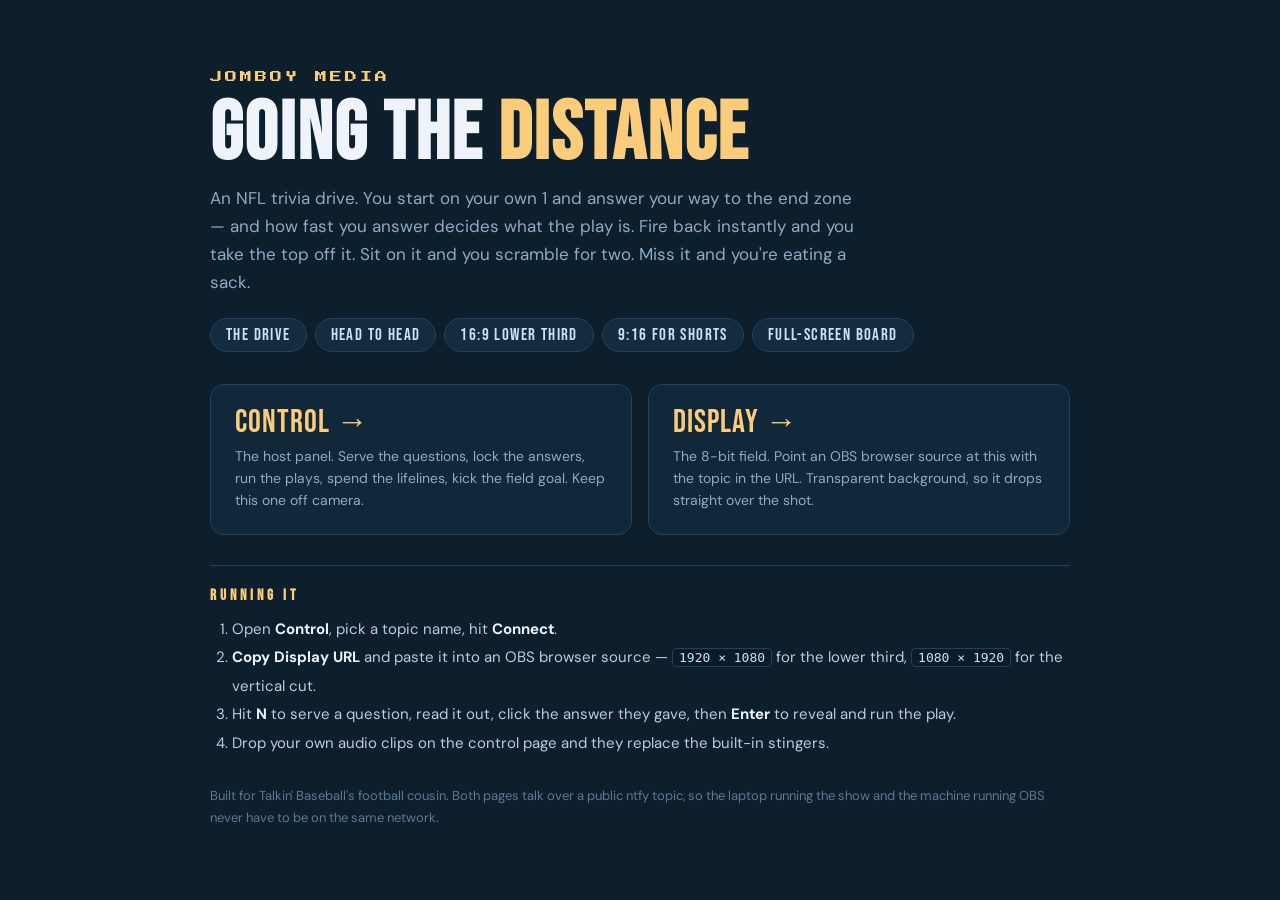
==== index.html @ 6a3847d5 "Going the Distance — NFL trivia drive game Control + display pair for a Jomboy Media NFL trivia show" ====
<!DOCTYPE html>
<html lang="en">
<head>
<meta charset="UTF-8">
<meta name="viewport" content="width=device-width, initial-scale=1">
<title>Going the Distance — Jomboy Media</title>
<style>
  @import url('https://fonts.googleapis.com/css2?family=Bebas+Neue&family=DM+Sans:wght@400;500;700&family=Press+Start+2P&display=swap');
  *{ margin:0; padding:0; box-sizing:border-box; }
  body{ font-family:'DM Sans',-apple-system,Arial,sans-serif; background:#0d1f2d; color:#eef4fa;
        min-height:100vh; display:flex; align-items:center; justify-content:center; padding:40px 20px; }
  .wrap{ max-width:860px; width:100%; }
  .k{ font-family:'Press Start 2P',monospace; font-size:12px; letter-spacing:3px; color:#fbcc7a; }
  h1{ font-family:'Bebas Neue',sans-serif; font-size:82px; letter-spacing:2px; line-height:.92; margin:14px 0 12px; }
  h1 span{ color:#fbcc7a; }
  p.lede{ color:#8fabc4; font-size:17px; line-height:1.65; max-width:650px; }
  .cards{ display:grid; grid-template-columns:1fr 1fr; gap:16px; margin:32px 0 24px; }
  @media(max-width:680px){ .cards{ grid-template-columns:1fr; } h1{ font-size:56px; } }
  a.card{ display:block; text-decoration:none; color:inherit; padding:22px 24px;
          background:#11273a; border:1px solid #22415c; border-radius:14px;
          transition:border-color 140ms ease, transform 80ms ease; }
  a.card:hover{ border-color:#fbcc7a; transform:translateY(-2px); }
  a.card .t{ font-family:'Bebas Neue',sans-serif; font-size:32px; letter-spacing:1px; color:#fbcc7a; line-height:1; }
  a.card .d{ font-size:14px; color:#8fabc4; margin-top:7px; line-height:1.55; }
  .games{ display:flex; flex-wrap:wrap; gap:8px; margin:22px 0 4px; }
  .games span{ font-family:'Bebas Neue',sans-serif; font-size:17px; letter-spacing:1.4px;
               background:#132c40; border:1px solid #22415c; border-radius:20px; padding:6px 15px; color:#cfe0ef; }
  h2{ font-family:'Bebas Neue',sans-serif; font-size:15px; letter-spacing:4px; color:#fbcc7a;
      margin:30px 0 10px; padding-top:20px; border-top:1px solid #22415c; }
  ol{ color:#b8cddd; font-size:15px; line-height:1.9; padding-left:22px; }
  ol b{ color:#eef4fa; }
  code{ font-family:'DM Mono',monospace; font-size:13px; background:#0a1c2a; border:1px solid #22415c;
        border-radius:4px; padding:1px 6px; color:#cfe0ef; }
  .foot{ margin-top:28px; font-size:13px; color:#5d7891; line-height:1.7; }
</style>
</head>
<body>
<div class="wrap">
  <div class="k">JOMBOY MEDIA</div>
  <h1>GOING THE <span>DISTANCE</span></h1>
  <p class="lede">
    An NFL trivia drive. You start on your own 1 and answer your way to the end zone — and how
    fast you answer decides what the play is. Fire back instantly and you take the top off it.
    Sit on it and you scramble for two. Miss it and you're eating a sack.
  </p>

  <div class="games">
    <span>The Drive</span><span>Head to Head</span><span>16:9 Lower Third</span>
    <span>9:16 for Shorts</span><span>Full-screen Board</span>
  </div>

  <div class="cards">
    <a class="card" href="control.html">
      <div class="t">CONTROL →</div>
      <div class="d">The host panel. Serve the questions, lock the answers, run the plays,
        spend the lifelines, kick the field goal. Keep this one off camera.</div>
    </a>
    <a class="card" href="display.html">
      <div class="t">DISPLAY →</div>
      <div class="d">The 8-bit field. Point an OBS browser source at this with the topic in the
        URL. Transparent background, so it drops straight over the shot.</div>
    </a>
  </div>

  <h2>RUNNING IT</h2>
  <ol>
    <li>Open <b>Control</b>, pick a topic name, hit <b>Connect</b>.</li>
    <li><b>Copy Display URL</b> and paste it into an OBS browser source —
      <code>1920 × 1080</code> for the lower third, <code>1080 × 1920</code> for the vertical cut.</li>
    <li>Hit <b>N</b> to serve a question, read it out, click the answer they gave,
      then <b>Enter</b> to reveal and run the play.</li>
    <li>Drop your own audio clips on the control page and they replace the built-in stingers.</li>
  </ol>

  <div class="foot">
    Built for Talkin' Baseball's football cousin. Both pages talk over a public ntfy topic, so the
    laptop running the show and the machine running OBS never have to be on the same network.
  </div>
</div>
</body>
</html>
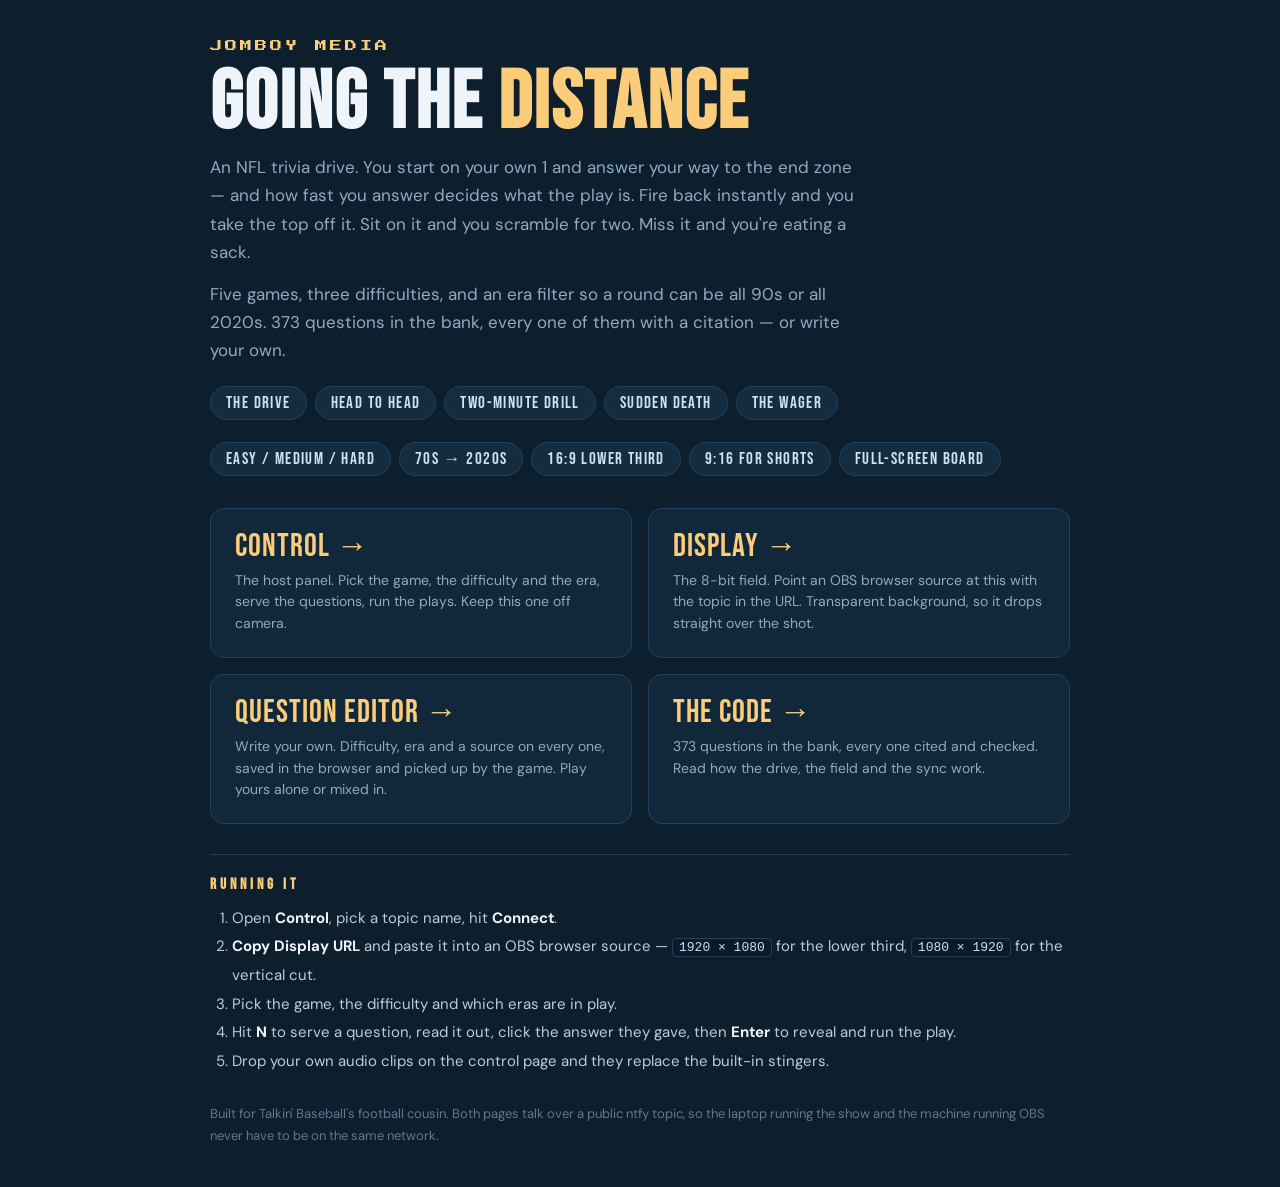
==== commit 4bdc65d6: "Difficulty and era filters, three more games, and a question editor The bank goes from 99 to 373, ev" ====
--- a/index.html
+++ b/index.html
@@ -43,22 +43,40 @@
     fast you answer decides what the play is. Fire back instantly and you take the top off it.
     Sit on it and you scramble for two. Miss it and you're eating a sack.
   </p>
+  <p class="lede" style="margin-top:14px">
+    Five games, three difficulties, and an era filter so a round can be all 90s or all
+    2020s. 373 questions in the bank, every one of them with a citation — or write your own.
+  </p>
 
   <div class="games">
-    <span>The Drive</span><span>Head to Head</span><span>16:9 Lower Third</span>
+    <span>The Drive</span><span>Head to Head</span><span>Two-Minute Drill</span>
+    <span>Sudden Death</span><span>The Wager</span>
+  </div>
+  <div class="games">
+    <span>Easy / Medium / Hard</span><span>70s → 2020s</span><span>16:9 Lower Third</span>
     <span>9:16 for Shorts</span><span>Full-screen Board</span>
   </div>
 
   <div class="cards">
     <a class="card" href="control.html">
       <div class="t">CONTROL →</div>
-      <div class="d">The host panel. Serve the questions, lock the answers, run the plays,
-        spend the lifelines, kick the field goal. Keep this one off camera.</div>
+      <div class="d">The host panel. Pick the game, the difficulty and the era, serve the
+        questions, run the plays. Keep this one off camera.</div>
     </a>
     <a class="card" href="display.html">
       <div class="t">DISPLAY →</div>
       <div class="d">The 8-bit field. Point an OBS browser source at this with the topic in the
         URL. Transparent background, so it drops straight over the shot.</div>
+    </a>
+    <a class="card" href="editor.html">
+      <div class="t">QUESTION EDITOR →</div>
+      <div class="d">Write your own. Difficulty, era and a source on every one, saved in the
+        browser and picked up by the game. Play yours alone or mixed in.</div>
+    </a>
+    <a class="card" href="https://github.com/RobSJomboy/GoingTheDistance_NFL">
+      <div class="t">THE CODE →</div>
+      <div class="d">373 questions in the bank, every one cited and checked. Read how the
+        drive, the field and the sync work.</div>
     </a>
   </div>
 
@@ -67,6 +85,7 @@
     <li>Open <b>Control</b>, pick a topic name, hit <b>Connect</b>.</li>
     <li><b>Copy Display URL</b> and paste it into an OBS browser source —
       <code>1920 × 1080</code> for the lower third, <code>1080 × 1920</code> for the vertical cut.</li>
+    <li>Pick the game, the difficulty and which eras are in play.</li>
     <li>Hit <b>N</b> to serve a question, read it out, click the answer they gave,
       then <b>Enter</b> to reveal and run the play.</li>
     <li>Drop your own audio clips on the control page and they replace the built-in stingers.</li>
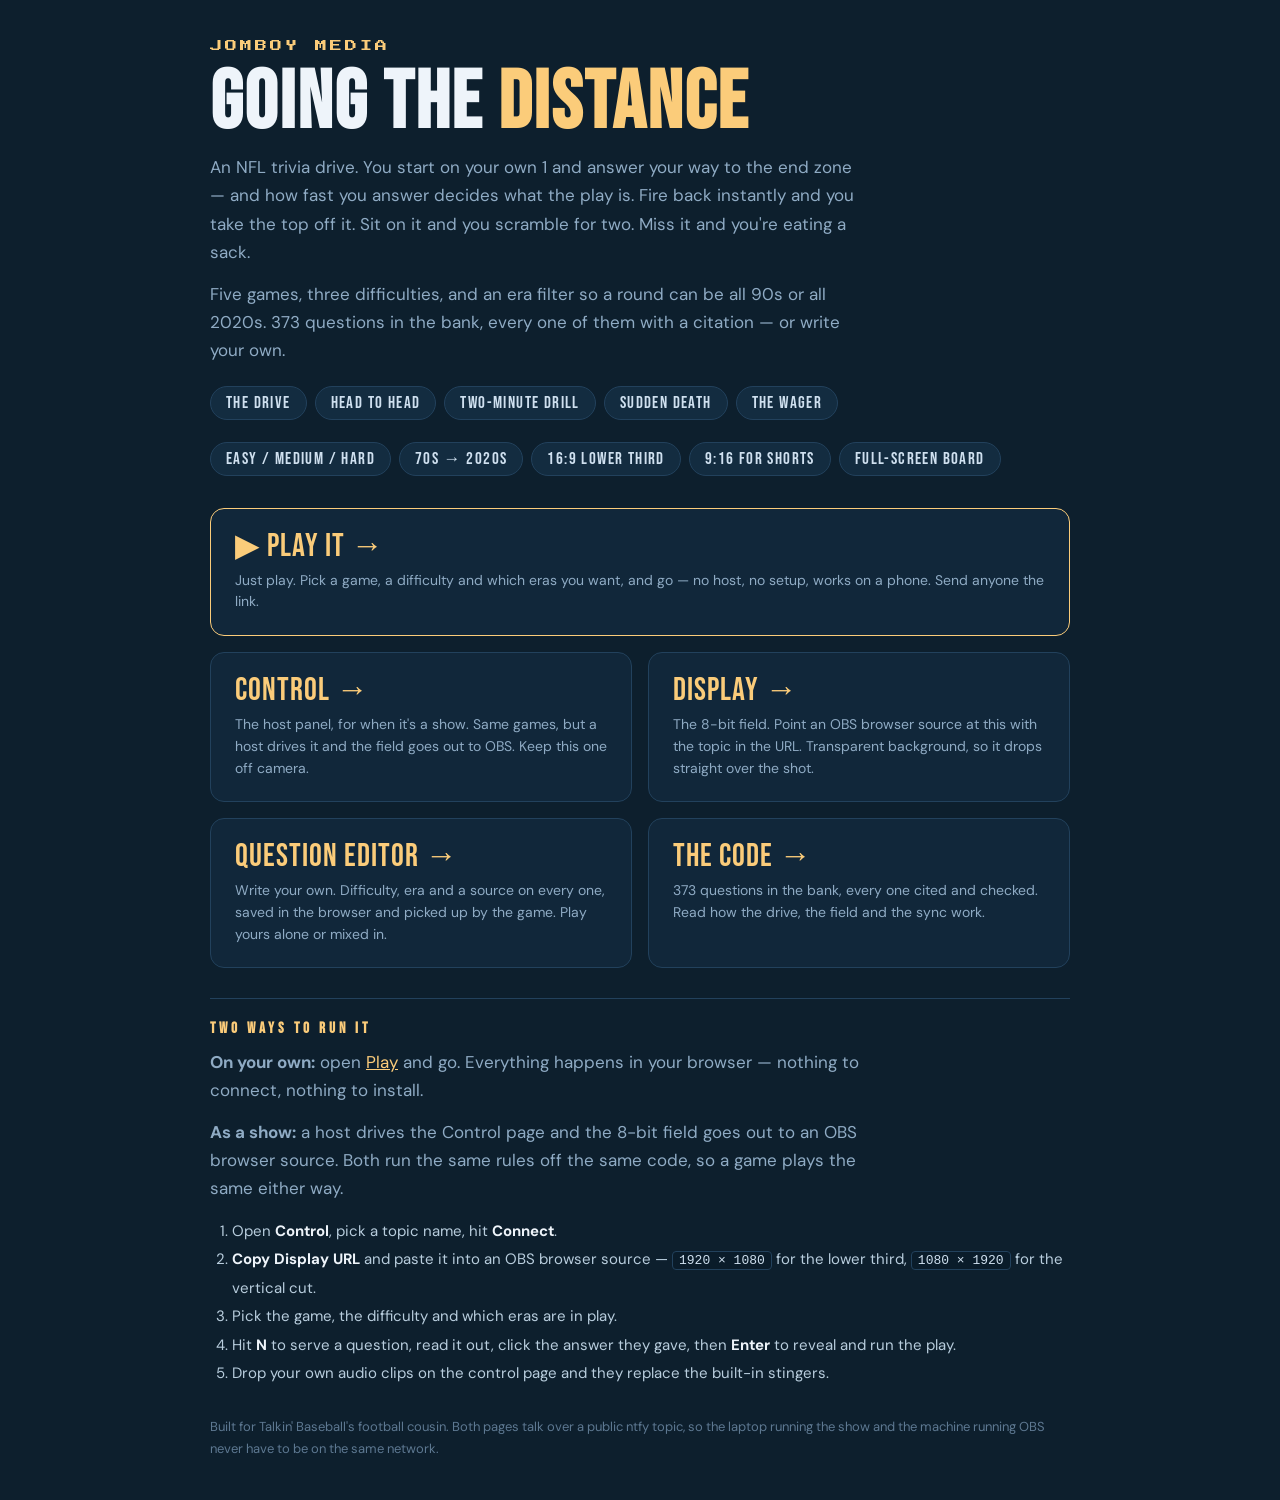
==== commit 2df5dd70: "Add a self-serve play page, on shared rules and a shared renderer play.html: pick a game, a difficul" ====
--- a/index.html
+++ b/index.html
@@ -58,10 +58,15 @@
   </div>
 
   <div class="cards">
+    <a class="card" href="play.html" style="grid-column:1/-1; border-color:#fbcc7a">
+      <div class="t">▶ PLAY IT →</div>
+      <div class="d">Just play. Pick a game, a difficulty and which eras you want, and go —
+        no host, no setup, works on a phone. Send anyone the link.</div>
+    </a>
     <a class="card" href="control.html">
       <div class="t">CONTROL →</div>
-      <div class="d">The host panel. Pick the game, the difficulty and the era, serve the
-        questions, run the plays. Keep this one off camera.</div>
+      <div class="d">The host panel, for when it's a show. Same games, but a host drives it
+        and the field goes out to OBS. Keep this one off camera.</div>
     </a>
     <a class="card" href="display.html">
       <div class="t">DISPLAY →</div>
@@ -80,7 +85,15 @@
     </a>
   </div>
 
-  <h2>RUNNING IT</h2>
+  <h2>TWO WAYS TO RUN IT</h2>
+  <p class="lede" style="margin-bottom:14px">
+    <b>On your own:</b> open <a href="play.html" style="color:#fbcc7a">Play</a> and go. Everything
+    happens in your browser — nothing to connect, nothing to install.
+  </p>
+  <p class="lede" style="margin-bottom:14px">
+    <b>As a show:</b> a host drives the Control page and the 8-bit field goes out to an OBS
+    browser source. Both run the same rules off the same code, so a game plays the same either way.
+  </p>
   <ol>
     <li>Open <b>Control</b>, pick a topic name, hit <b>Connect</b>.</li>
     <li><b>Copy Display URL</b> and paste it into an OBS browser source —
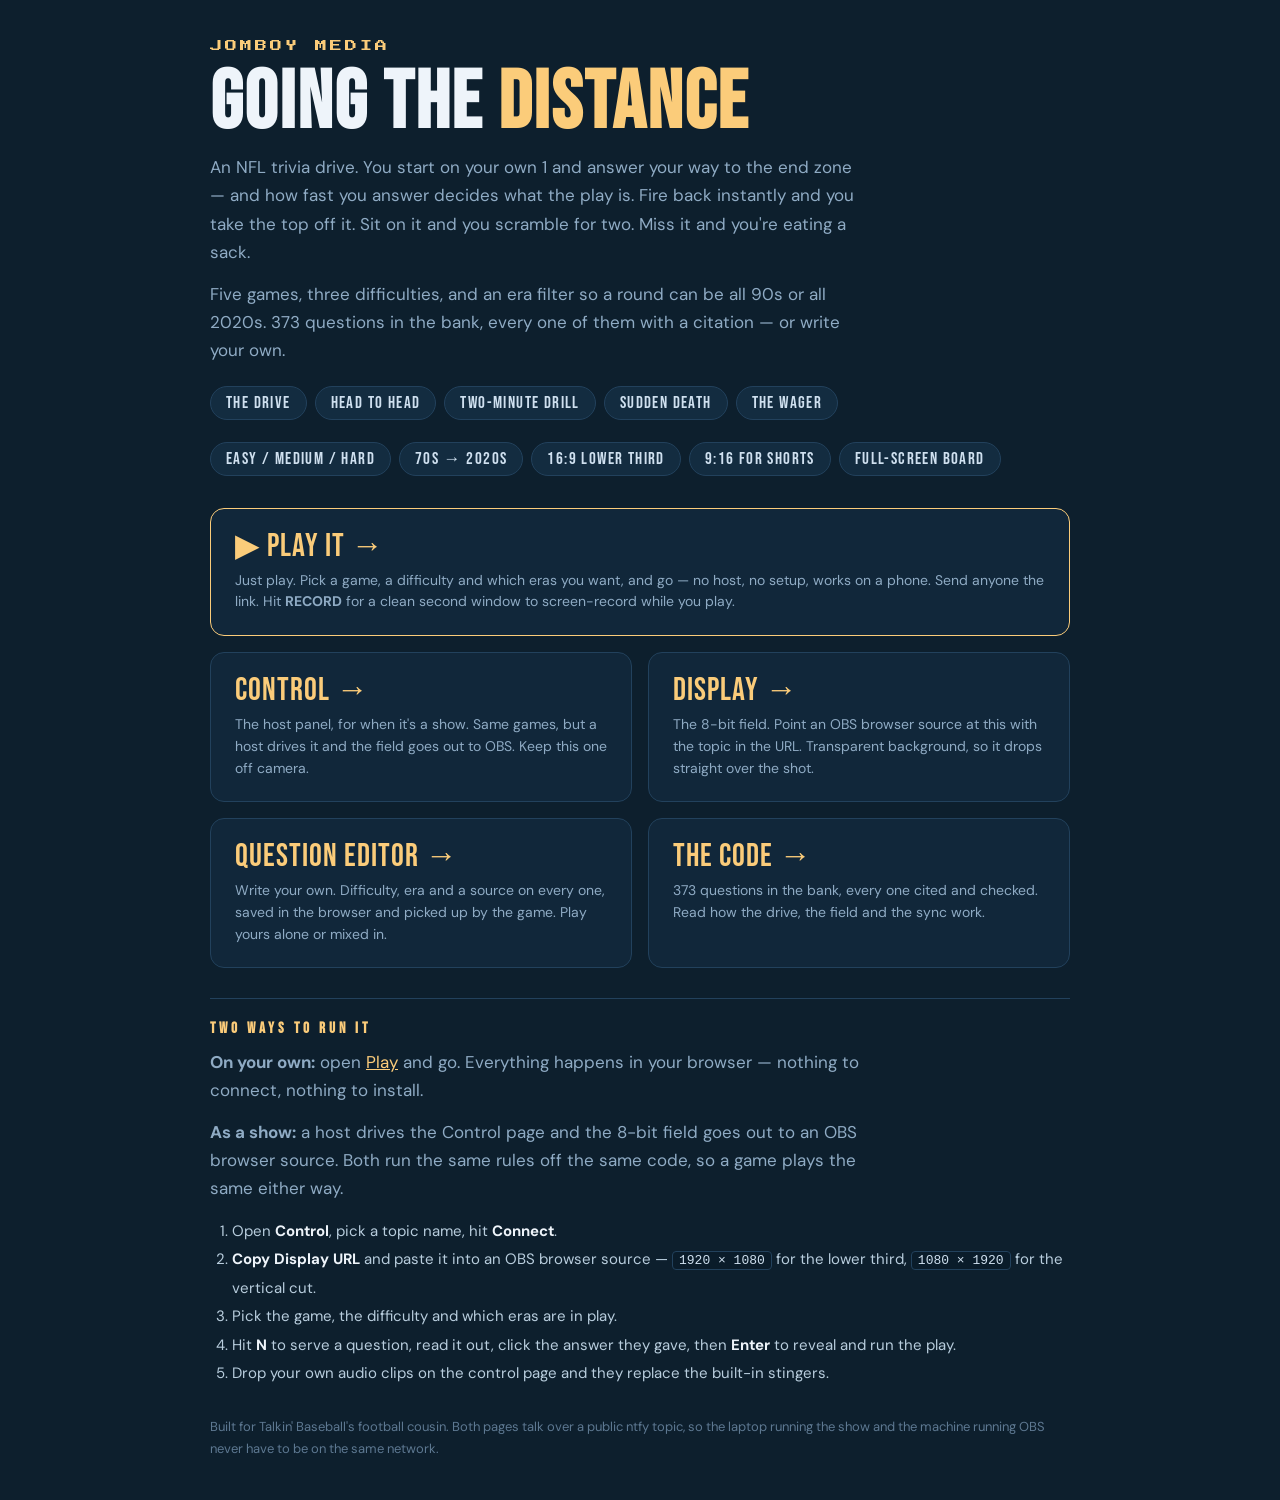
==== commit 7bb19809: "Give the play page a clean output to record RECORD on play.html opens a second window with just the " ====
--- a/index.html
+++ b/index.html
@@ -61,7 +61,8 @@
     <a class="card" href="play.html" style="grid-column:1/-1; border-color:#fbcc7a">
       <div class="t">▶ PLAY IT →</div>
       <div class="d">Just play. Pick a game, a difficulty and which eras you want, and go —
-        no host, no setup, works on a phone. Send anyone the link.</div>
+        no host, no setup, works on a phone. Send anyone the link. Hit <b>RECORD</b> for a clean
+        second window to screen-record while you play.</div>
     </a>
     <a class="card" href="control.html">
       <div class="t">CONTROL →</div>
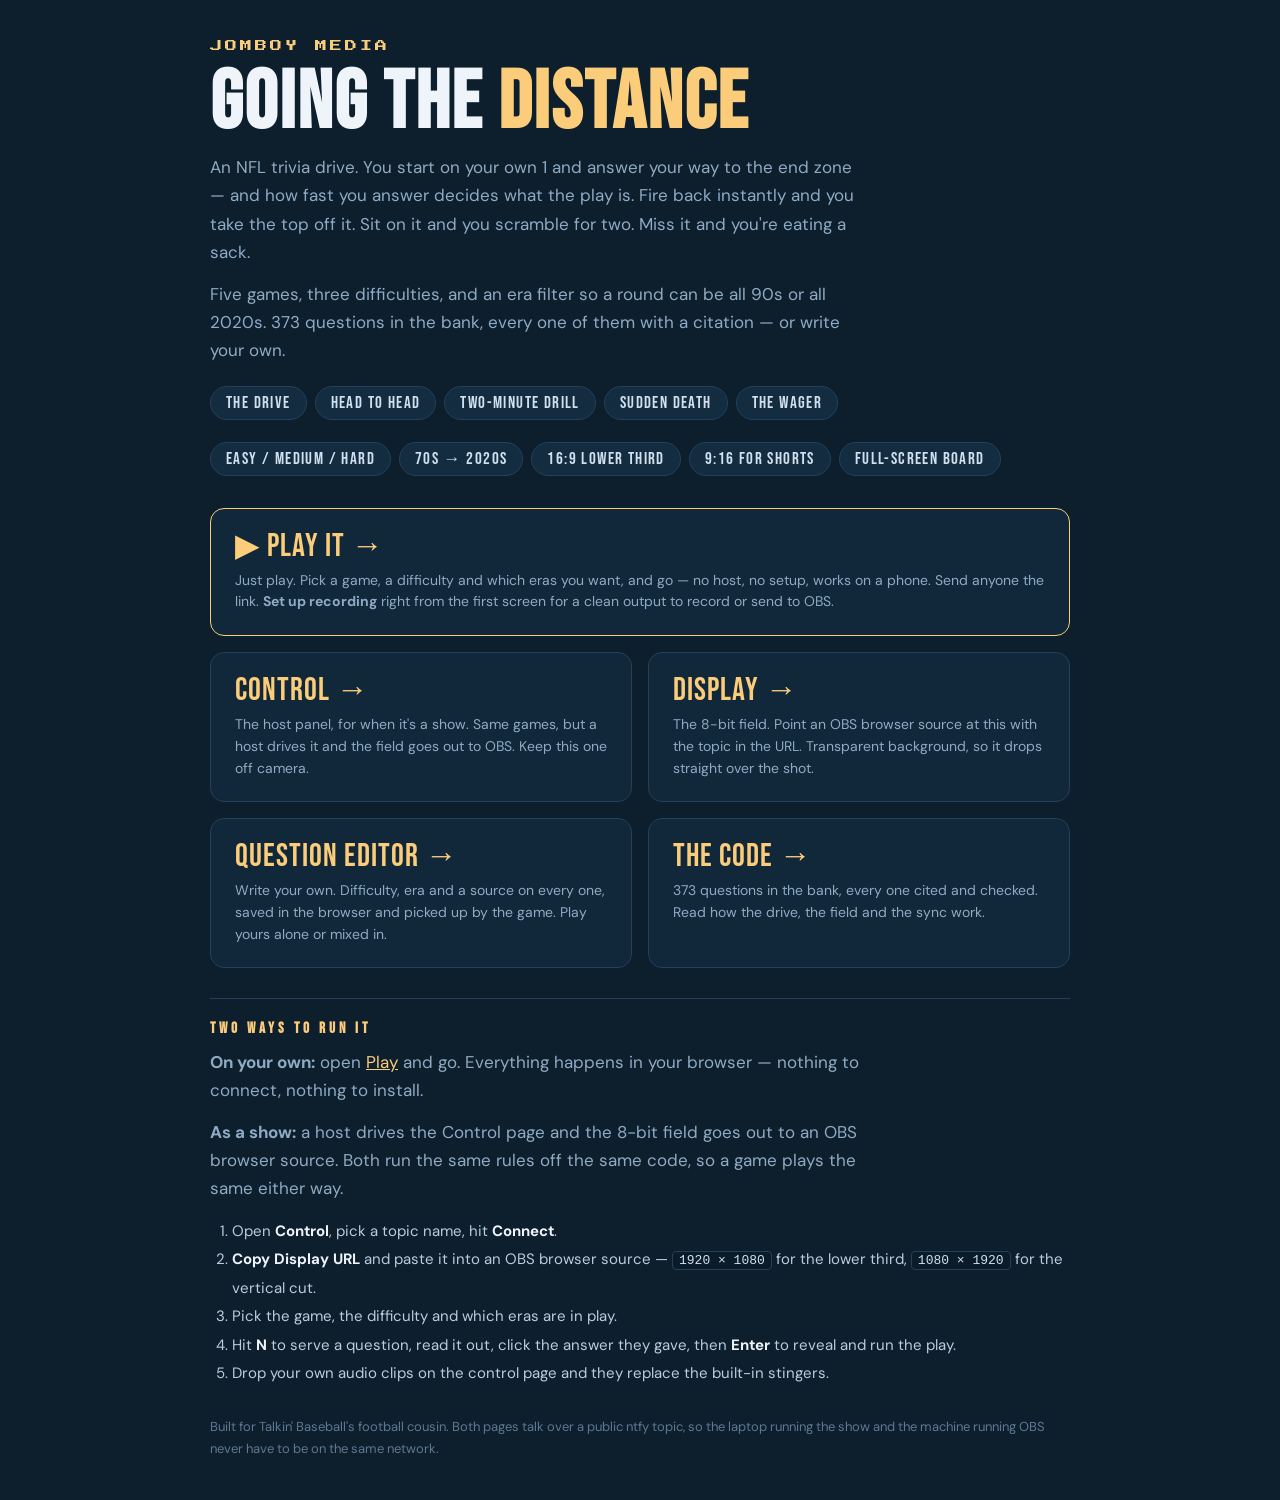
==== commit b0c6f4ef: "Put recording setup on the screen before kickoff You want OBS pointed and confirmed before you play," ====
--- a/index.html
+++ b/index.html
@@ -61,8 +61,8 @@
     <a class="card" href="play.html" style="grid-column:1/-1; border-color:#fbcc7a">
       <div class="t">▶ PLAY IT →</div>
       <div class="d">Just play. Pick a game, a difficulty and which eras you want, and go —
-        no host, no setup, works on a phone. Send anyone the link. Hit <b>RECORD</b> for a clean
-        second window to screen-record while you play.</div>
+        no host, no setup, works on a phone. Send anyone the link. <b>Set up recording</b> right
+        from the first screen for a clean output to record or send to OBS.</div>
     </a>
     <a class="card" href="control.html">
       <div class="t">CONTROL →</div>
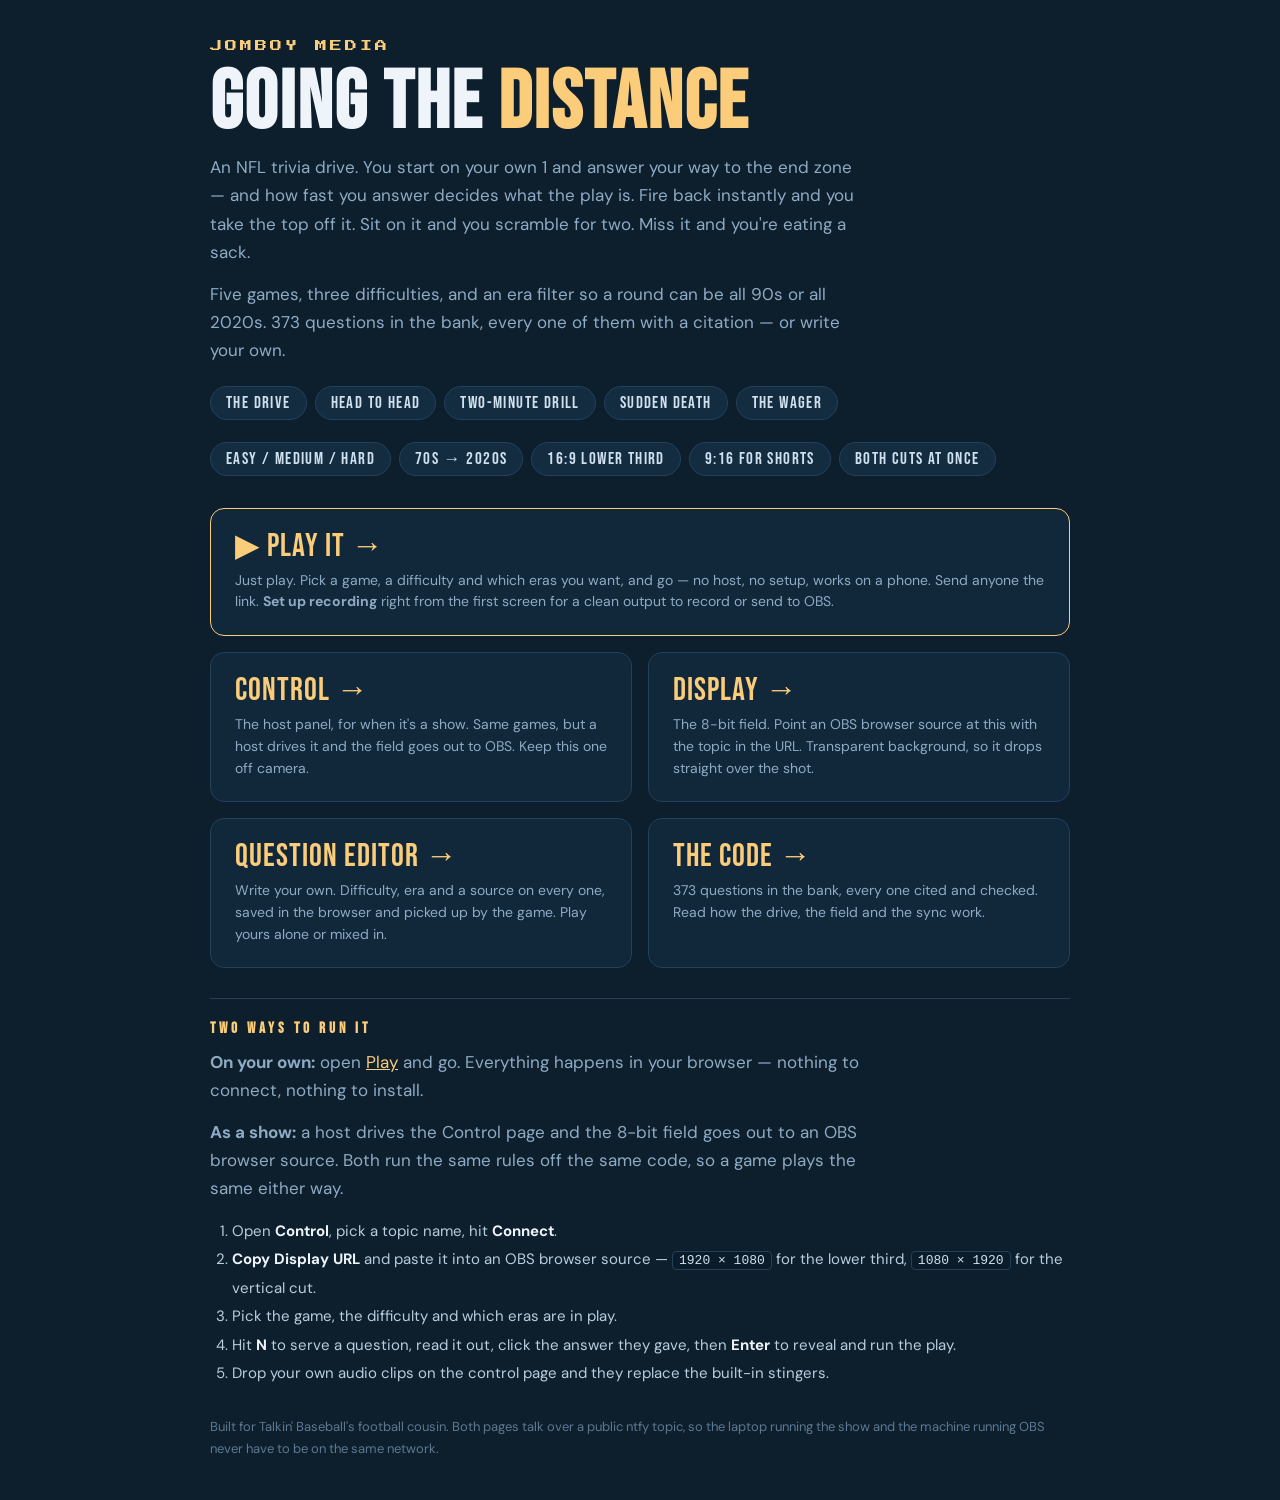
==== commit c8f5b31f: "Add both.html — the 16:9 and the 9:16 off one game One page, both cuts, same live state, so a single" ====
--- a/index.html
+++ b/index.html
@@ -54,7 +54,7 @@
   </div>
   <div class="games">
     <span>Easy / Medium / Hard</span><span>70s → 2020s</span><span>16:9 Lower Third</span>
-    <span>9:16 for Shorts</span><span>Full-screen Board</span>
+    <span>9:16 for Shorts</span><span>Both Cuts At Once</span>
   </div>
 
   <div class="cards">
